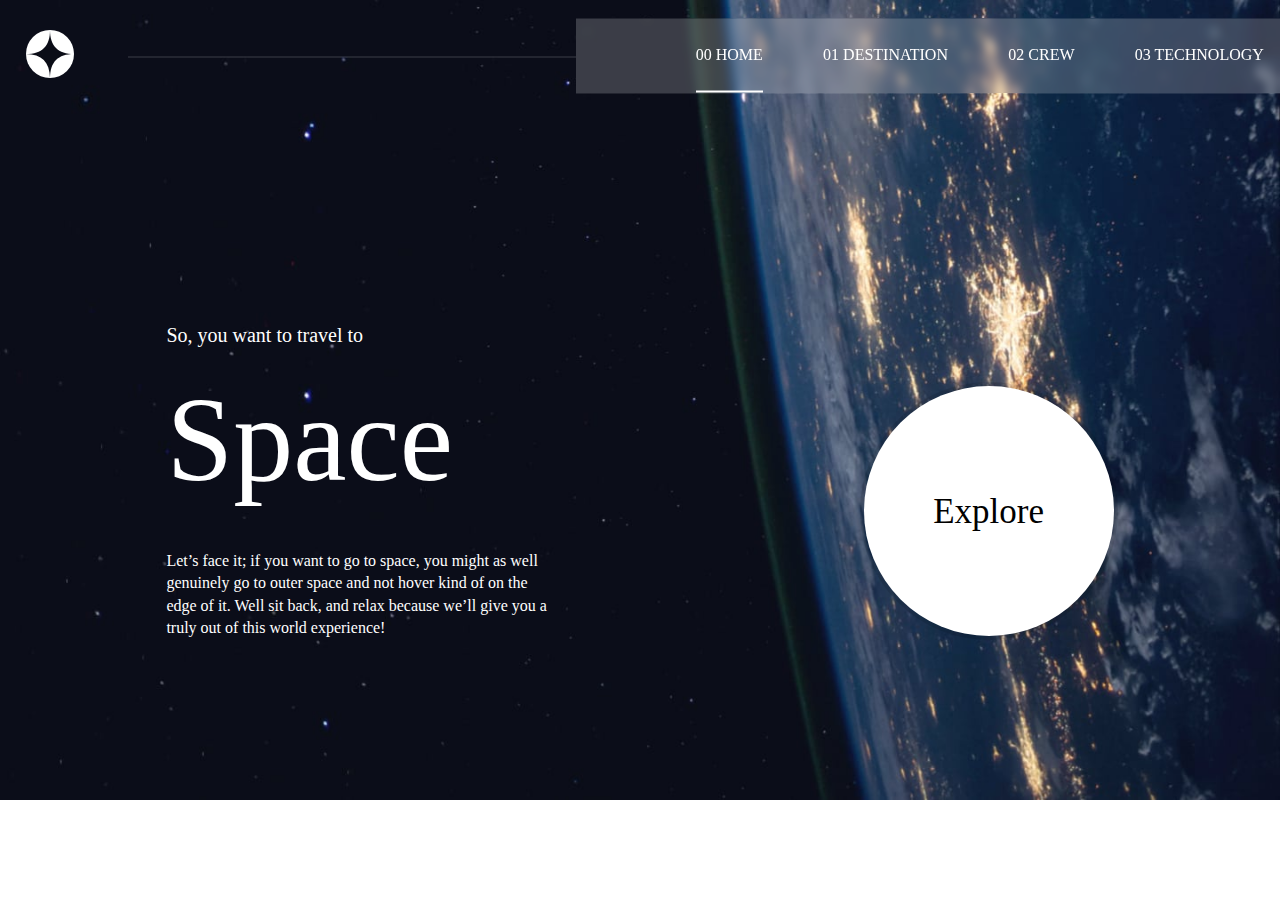
==== index.html @ 5d6555e3 "initialize" ====
<!DOCTYPE html>
<html lang="en" dir="ltr">

<head>
  <meta charset="utf-8">
  <title>Space Travel</title>
  <link rel="shortcut icon" href="favicon-32x32.png">
  <link rel="stylesheet" href="css/reset.css">
  <link rel="stylesheet" href="css/index.css">
</head>

<body>
  <header>
    <a href="#"><img class="logo" src="images/logo.svg" alt="logo"></a>
    <div class="line">
    </div>
    <ul class="nav">
      <li class="home"><a href="#">00 HOME</a></li>
      <li class="destination"><a href="#">01 DESTINATION</a></li>
      <li class="crew"><a href="#">02 CREW</a></li>
      <li class="technology"><a href="#">03 TECHNOLOGY</a></li>
    </ul>
  </header>
  <main>
    <div class="greeting">
      <h3>So, you want to travel to</h3>
      <h1>Space</h1>
      <p>Let’s face it; if you want to go to space, you might as well genuinely go to outer space and not hover kind of on the edge of it. Well sit back, and relax because we’ll give you a truly out of this world experience!</p>
    </div>
    <div class="explore">
      <h1>Explore</h1>
    </div>
    <div class="spacing"></div>
  </main>

</body>

</html>
---- css/index.css ----
body{
  background-image: url(../images/background-home-desktop.jpg);
  background-repeat: no-repeat;
  background-size: cover;
  color: white;
  padding-top: 30px;
}

/* ################# header ################# */

header{
  position: relative;
}


a{
  text-decoration: none;
}



.logo{
  position: relative;
  left: 2%;
}


.line{
  position: absolute;
  border: none;
  height: 2px;
  right: 55%;
  width: 35%;
  top:50%;
  background-color: #ffffff1a;
}



.nav{
  position: absolute;
  display: inline-block;
  width: 55%;
  height: 75px;
  top: 50%;
  -webkit-backdrop-filter : blur(5px);
  backdrop-filter : blur(5px);
  right : 0;
  transform: translateY(-50%);
  background: #ffffff33;
}




.nav > li{
  position: relative;
  display: inline-block;
  left: 17%;
  margin-right: 8%;
  height: 97%;
}

.nav > li > a{
  position: relative;
  display: block;
  color: white;
  top: 50%;
  transform: translateY(-50%);
}

.nav > li:hover{
    border-bottom: 2px solid white;
}


.nav > .home{
    border-bottom: 2px solid white;
}

/* ################# main ################# */

main{
  position: absolute;
  top: 35%;
  width: 100%;
}

.greeting{
  position: relative;
  display: inline-block;
  width: 30%;
  height: 300px;
  left: 13%;
}

.greeting:hover{
  animation-name: blur;
  animation-duration: 5s;
}

.greeting > h3{
  font-size: 20px;
  line-height: 2;
}

.greeting > h1{
  font-size: 120px;
  padding-top: 25px;
  padding-bottom: 50px;
}

.greeting > p{
  line-height: 1.4;
}


.explore{
  position: absolute;
  display: inline-block;
  right: 13%;
  width: 250px;
  height: 250px;
  background-color: red;
  border-radius: 150px;
  background-color: white;
  bottom: 15vh;
  box-shadow: 0px 0px 0px 4px rgba(0, 0, 0, 0.1);
}

.explore:hover{
  animation-name: blur;
  animation-duration: 5s;
}


.explore > h1{
  position: absolute;
  display: block;
  width: fit-content;
  height: fit-content;
  top: 50%;
  left: 50%;
  transform: translate(-50%,-50%);
  color: black;
  font-size: 35px;
}
/* ################ footer ################# */

.spacing{
  width: 100%;
  height: 15vh;
}


/* ################# animation ################# */


@keyframes blur {
  from{
    filter: blur(0px);
  }

  to {
    filter: blur(25px);
  }
}
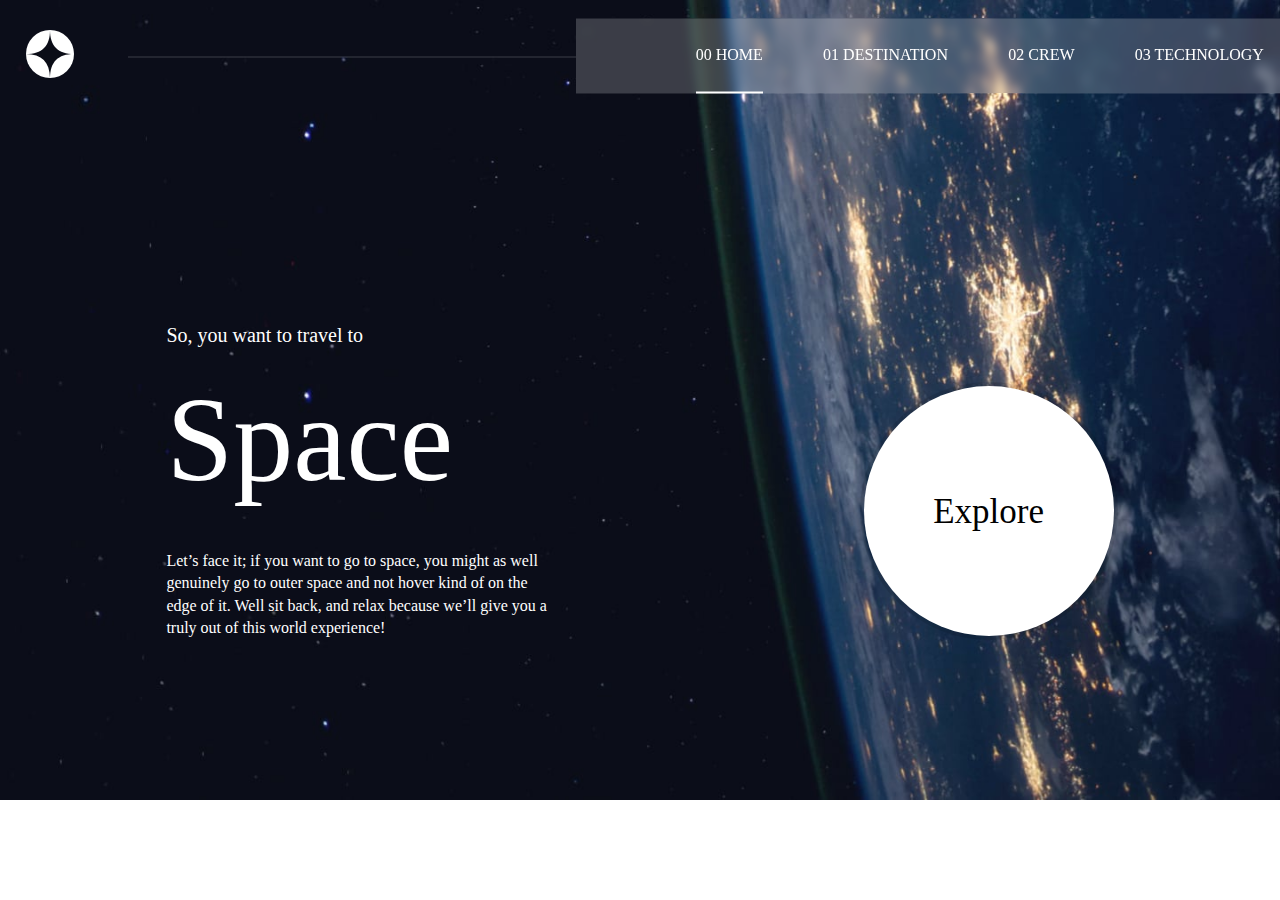
==== commit 6977d1ae: "destination page" ====
--- a/index.html
+++ b/index.html
@@ -6,6 +6,7 @@
   <title>Space Travel</title>
   <link rel="shortcut icon" href="favicon-32x32.png">
   <link rel="stylesheet" href="css/reset.css">
+  <link rel="stylesheet" href="css/header.css">
   <link rel="stylesheet" href="css/index.css">
 </head>
 
@@ -15,8 +16,8 @@
     <div class="line">
     </div>
     <ul class="nav">
-      <li class="home"><a href="#">00 HOME</a></li>
-      <li class="destination"><a href="#">01 DESTINATION</a></li>
+      <li class="home"><a href="index.html">00 HOME</a></li>
+      <li class="destination"><a href="destination.html">01 DESTINATION</a></li>
       <li class="crew"><a href="#">02 CREW</a></li>
       <li class="technology"><a href="#">03 TECHNOLOGY</a></li>
     </ul>
--- a/css/header.css
+++ b/css/header.css
@@ -0,0 +1,69 @@
+body{
+  color: white;
+  padding-top: 30px;
+}
+
+header{
+  position: relative;
+}
+
+
+a{
+  text-decoration: none;
+}
+
+
+
+.logo{
+  position: relative;
+  left: 2%;
+}
+
+
+.line{
+  position: absolute;
+  border: none;
+  height: 2px;
+  right: 55%;
+  width: 35%;
+  top:50%;
+  background-color: #ffffff1a;
+}
+
+
+
+.nav{
+  position: absolute;
+  display: inline-block;
+  width: 55%;
+  height: 75px;
+  top: 50%;
+  -webkit-backdrop-filter : blur(5px);
+  backdrop-filter : blur(5px);
+  right : 0;
+  transform: translateY(-50%);
+  background: #ffffff33;
+}
+
+
+
+
+.nav > li{
+  position: relative;
+  display: inline-block;
+  left: 17%;
+  margin-right: 8%;
+  height: 97%;
+}
+
+.nav > li > a{
+  position: relative;
+  display: block;
+  color: white;
+  top: 50%;
+  transform: translateY(-50%);
+}
+
+.nav > li:hover{
+    border-bottom: 2px solid white;
+}
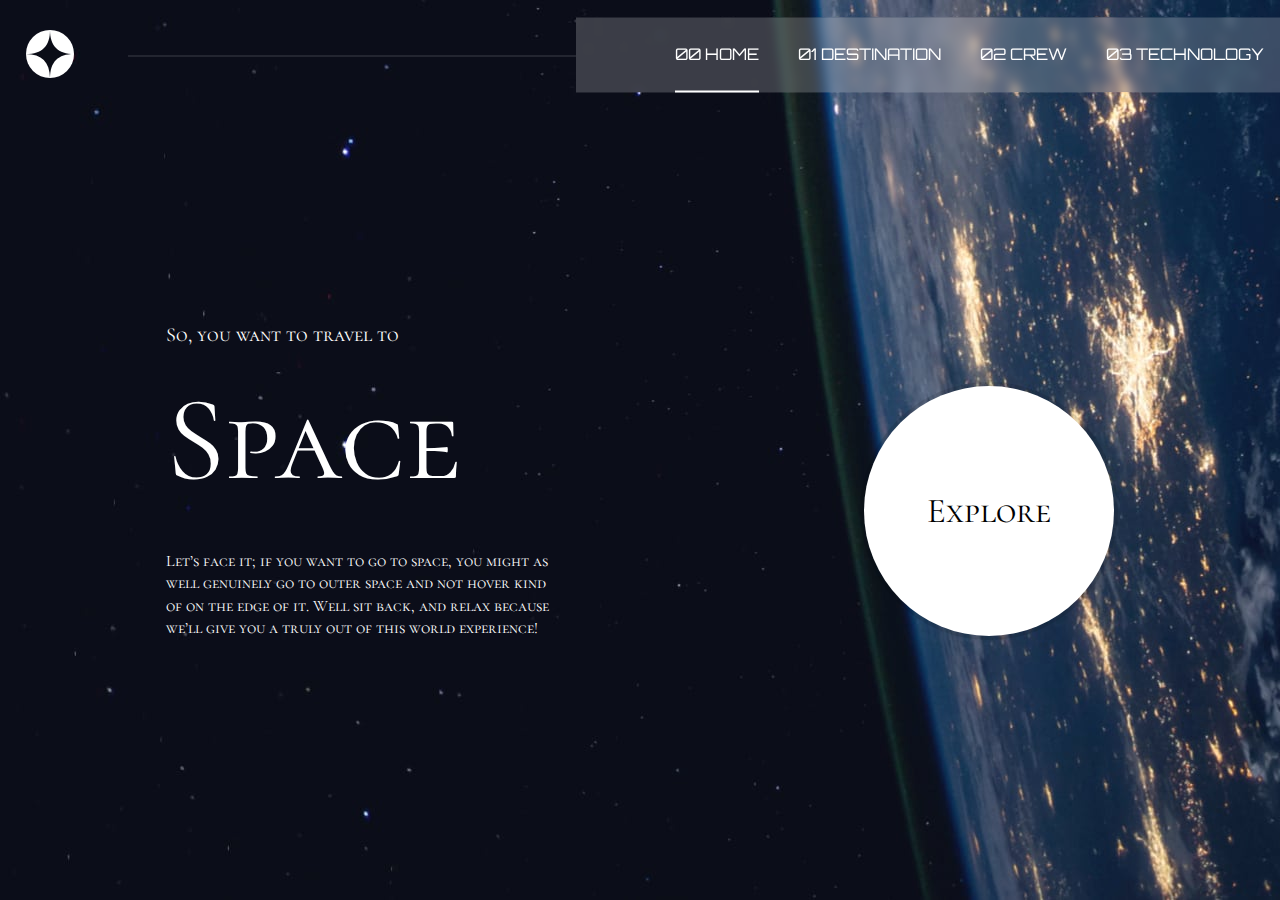
==== commit 273949cb: "create destination and crew page and fix overall fonts" ====
--- a/index.html
+++ b/index.html
@@ -8,6 +8,10 @@
   <link rel="stylesheet" href="css/reset.css">
   <link rel="stylesheet" href="css/header.css">
   <link rel="stylesheet" href="css/index.css">
+  <link rel="preconnect" href="https://fonts.googleapis.com">
+  <link rel="preconnect" href="https://fonts.gstatic.com" crossorigin>
+  <link href="https://fonts.googleapis.com/css2?family=Cormorant+SC:wght@300&family=Edu+SA+Beginner&display=swap" rel="stylesheet">
+  <link href="https://fonts.googleapis.com/css2?family=Orbitron&display=swap" rel="stylesheet">
 </head>
 
 <body>
@@ -18,8 +22,8 @@
     <ul class="nav">
       <li class="home"><a href="index.html">00 HOME</a></li>
       <li class="destination"><a href="destination.html">01 DESTINATION</a></li>
-      <li class="crew"><a href="#">02 CREW</a></li>
-      <li class="technology"><a href="#">03 TECHNOLOGY</a></li>
+      <li class="crew"><a href="crew.html">02 CREW</a></li>
+      <li class="technology"><a href="technology.html">03 TECHNOLOGY</a></li>
     </ul>
   </header>
   <main>
--- a/css/header.css
+++ b/css/header.css
@@ -5,6 +5,7 @@
 
 header{
   position: relative;
+  font-family: 'Orbitron', sans-serif;
 }
 
 
@@ -51,8 +52,8 @@
 .nav > li{
   position: relative;
   display: inline-block;
-  left: 17%;
-  margin-right: 8%;
+  left: 14%;
+  margin-right: 5%;
   height: 97%;
 }
 
--- a/css/index.css
+++ b/css/index.css
@@ -2,76 +2,14 @@
   background-image: url(../images/background-home-desktop.jpg);
   background-repeat: no-repeat;
   background-size: cover;
-  color: white;
-  padding-top: 30px;
-}
-
-/* ################# header ################# */
-
-header{
-  position: relative;
-}
-
-
-a{
-  text-decoration: none;
+  background-attachment:fixed;
+  font-family: 'Cormorant SC', serif;
 }
 
 
 
-.logo{
-  position: relative;
-  left: 2%;
-}
+/* ################# header ################# */
 
-
-.line{
-  position: absolute;
-  border: none;
-  height: 2px;
-  right: 55%;
-  width: 35%;
-  top:50%;
-  background-color: #ffffff1a;
-}
-
-
-
-.nav{
-  position: absolute;
-  display: inline-block;
-  width: 55%;
-  height: 75px;
-  top: 50%;
-  -webkit-backdrop-filter : blur(5px);
-  backdrop-filter : blur(5px);
-  right : 0;
-  transform: translateY(-50%);
-  background: #ffffff33;
-}
-
-
-
-
-.nav > li{
-  position: relative;
-  display: inline-block;
-  left: 17%;
-  margin-right: 8%;
-  height: 97%;
-}
-
-.nav > li > a{
-  position: relative;
-  display: block;
-  color: white;
-  top: 50%;
-  transform: translateY(-50%);
-}
-
-.nav > li:hover{
-    border-bottom: 2px solid white;
-}
 
 
 .nav > .home{
@@ -99,16 +37,18 @@
   animation-duration: 5s;
 }
 
+.greeting > h1{
+  font-size: 120px;
+  padding-top: 25px;
+  padding-bottom: 50px;
+  font-family: 'Cormorant SC', serif;
+}
+
 .greeting > h3{
   font-size: 20px;
   line-height: 2;
 }
 
-.greeting > h1{
-  font-size: 120px;
-  padding-top: 25px;
-  padding-bottom: 50px;
-}
 
 .greeting > p{
   line-height: 1.4;
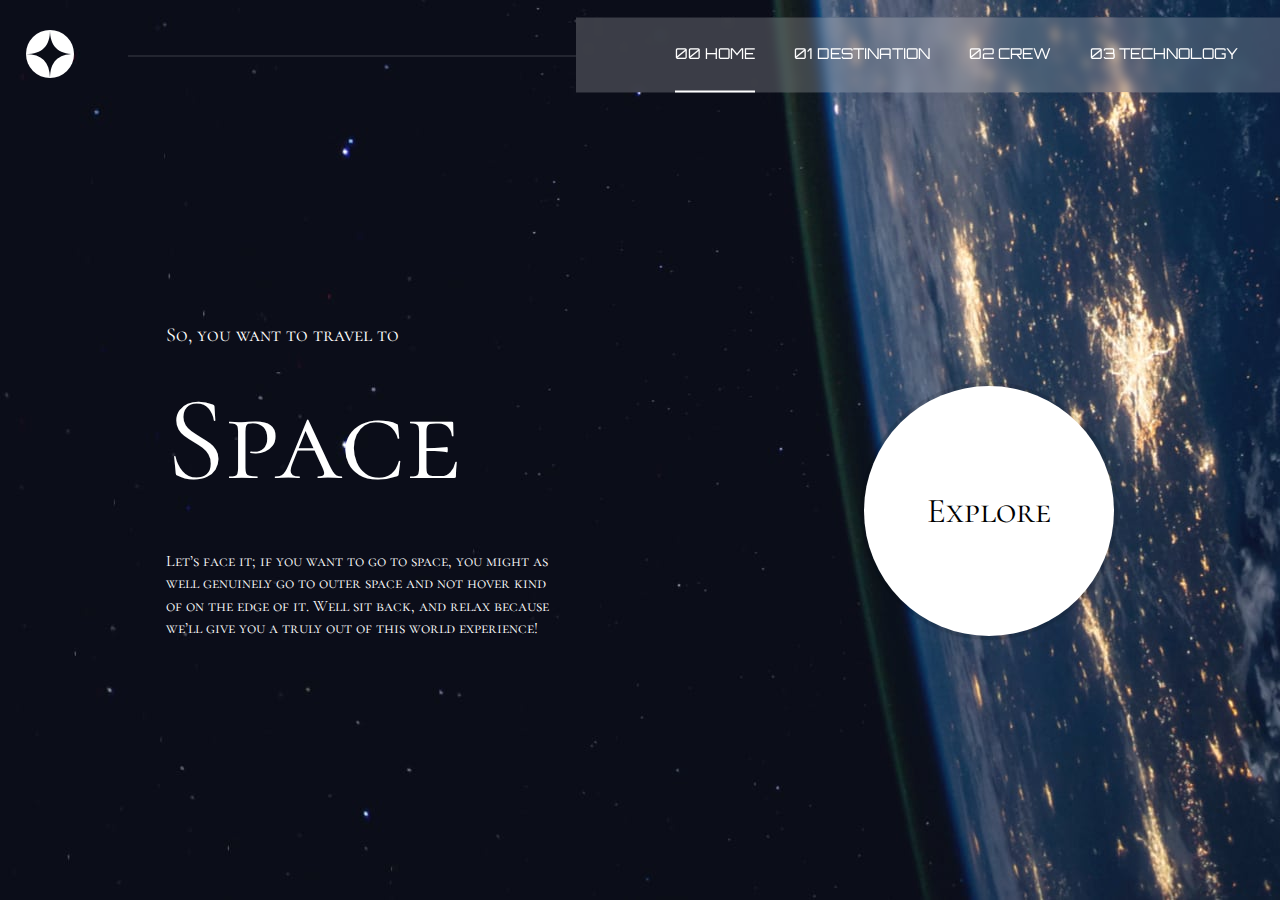
==== commit d5d577b4: "adding mobile header" ====
--- a/index.html
+++ b/index.html
@@ -15,8 +15,20 @@
 </head>
 
 <body>
+  <div class="transparent-cover"></div>
+  <input class="hambuger-button" type="button" name="button">
+  <div class="mobile-header">
+    <ul>
+      <li><input class="btn-close-header" type="button" name="btn-close-header"></li>
+      <li class="home"><a href="index.html">00 HOME</a></li>
+      <li class="destination"><a href="destination.html">01 DESTINATION</a></li>
+      <li class="crew"><a href="crew.html">02 CREW</a></li>
+      <li class="technology"><a href="technology.html">03 TECHNOLOGY</a></li>
+    </ul>
+  </div>
+
   <header>
-    <a href="#"><img class="logo" src="images/logo.svg" alt="logo"></a>
+    <a href="index.html"><img class="logo" src="images/logo.svg" alt="logo"></a>
     <div class="line">
     </div>
     <ul class="nav">
@@ -37,7 +49,7 @@
     </div>
     <div class="spacing"></div>
   </main>
-
+  <script type="text/javascript" src="js/headerMobileStyle.js"></script>
 </body>
 
 </html>
--- a/css/header.css
+++ b/css/header.css
@@ -1,55 +1,59 @@
-body{
+body {
   color: white;
   padding-top: 30px;
 }
 
-header{
+header {
   position: relative;
   font-family: 'Orbitron', sans-serif;
 }
 
-
-a{
+a {
   text-decoration: none;
 }
 
+.transparent-cover {
+  display: none;
+}
 
+.hambuger-button {
+  display: none;
+}
 
-.logo{
+.mobile-header {
+  display: none;
+}
+
+.logo {
   position: relative;
   left: 2%;
 }
 
-
-.line{
+.line {
   position: absolute;
   border: none;
   height: 2px;
   right: 55%;
   width: 35%;
-  top:50%;
+  top: 50%;
   background-color: #ffffff1a;
 }
 
-
-
-.nav{
+.nav {
   position: absolute;
   display: inline-block;
   width: 55%;
   height: 75px;
   top: 50%;
-  -webkit-backdrop-filter : blur(5px);
-  backdrop-filter : blur(5px);
-  right : 0;
+  -webkit-backdrop-filter: blur(5px);
+  backdrop-filter: blur(5px);
+  right: 0;
   transform: translateY(-50%);
   background: #ffffff33;
+  font-size: 15px;
 }
 
-
-
-
-.nav > li{
+.nav>li {
   position: relative;
   display: inline-block;
   left: 14%;
@@ -57,7 +61,7 @@
   height: 97%;
 }
 
-.nav > li > a{
+.nav>li>a {
   position: relative;
   display: block;
   color: white;
@@ -65,6 +69,78 @@
   transform: translateY(-50%);
 }
 
-.nav > li:hover{
-    border-bottom: 2px solid white;
+.nav>li:hover {
+  border-bottom: 2px solid white;
 }
+
+/* ################### mobile size ################# */
+@media screen and (max-width:1240px) {
+  .hambuger-button {
+    position: absolute;
+    display: inline-block;
+    width: 50px;
+    height: 50px;
+    right: 3%;
+    background-image: url("../images/shared/icon-hamburger.svg");
+    background-color: #00000000;
+    border: none;
+    cursor: pointer;
+    z-index: 5;
+  }
+
+  .line {
+    display: none;
+  }
+
+  .nav {
+    display: none;
+  }
+
+  .mobile-header>ul>li {
+    position: relative;
+    display: block;
+    width: 100%;
+    height: 60px;
+    padding: 40px 0 0 0;
+  }
+
+  .mobile-header>ul>li>.btn-close-header {
+    display: block;
+    margin: 0 auto 0 auto;
+    background-image: url('../images/shared/icon-close.svg');
+    width: 20px;
+    height: 21px;
+    background-color: #00000000;
+    border: none;
+    cursor: pointer;
+  }
+
+  .mobile-header>ul>li>a {
+    display: block;
+    width: fit-content;
+    color: white;
+    font-family: 'Orbitron', sans-serif;
+    margin: auto;
+    font-size: 15px;
+  }
+
+  .mobile-header>ul>li>a:hover {
+    border-bottom: 3px solid white;
+  }
+}
+
+
+
+@media screen and (max-width:750px){
+  .mobile-header>ul>li>a{
+    font-size: 12px;
+  }
+}
+
+
+
+@media screen and (max-width:550px){
+  .mobile-header>ul>li>a{
+    font-size: 10px;
+  }
+}
--- a/css/index.css
+++ b/css/index.css
@@ -1,9 +1,10 @@
 body{
-  background-image: url(../images/background-home-desktop.jpg);
+  background-image: url(../images/home/background-home-desktop.jpg);
   background-repeat: no-repeat;
   background-size: cover;
   background-attachment:fixed;
   font-family: 'Cormorant SC', serif;
+  overflow-x: hidden;
 }
 
 
@@ -91,6 +92,13 @@
   width: 100%;
   height: 15vh;
 }
+/* ################# mobile optimization ################# */
+
+@media screen and (max-width:800px) {
+  .explore{
+    display: none;
+  }
+}
 
 
 /* ################# animation ################# */
